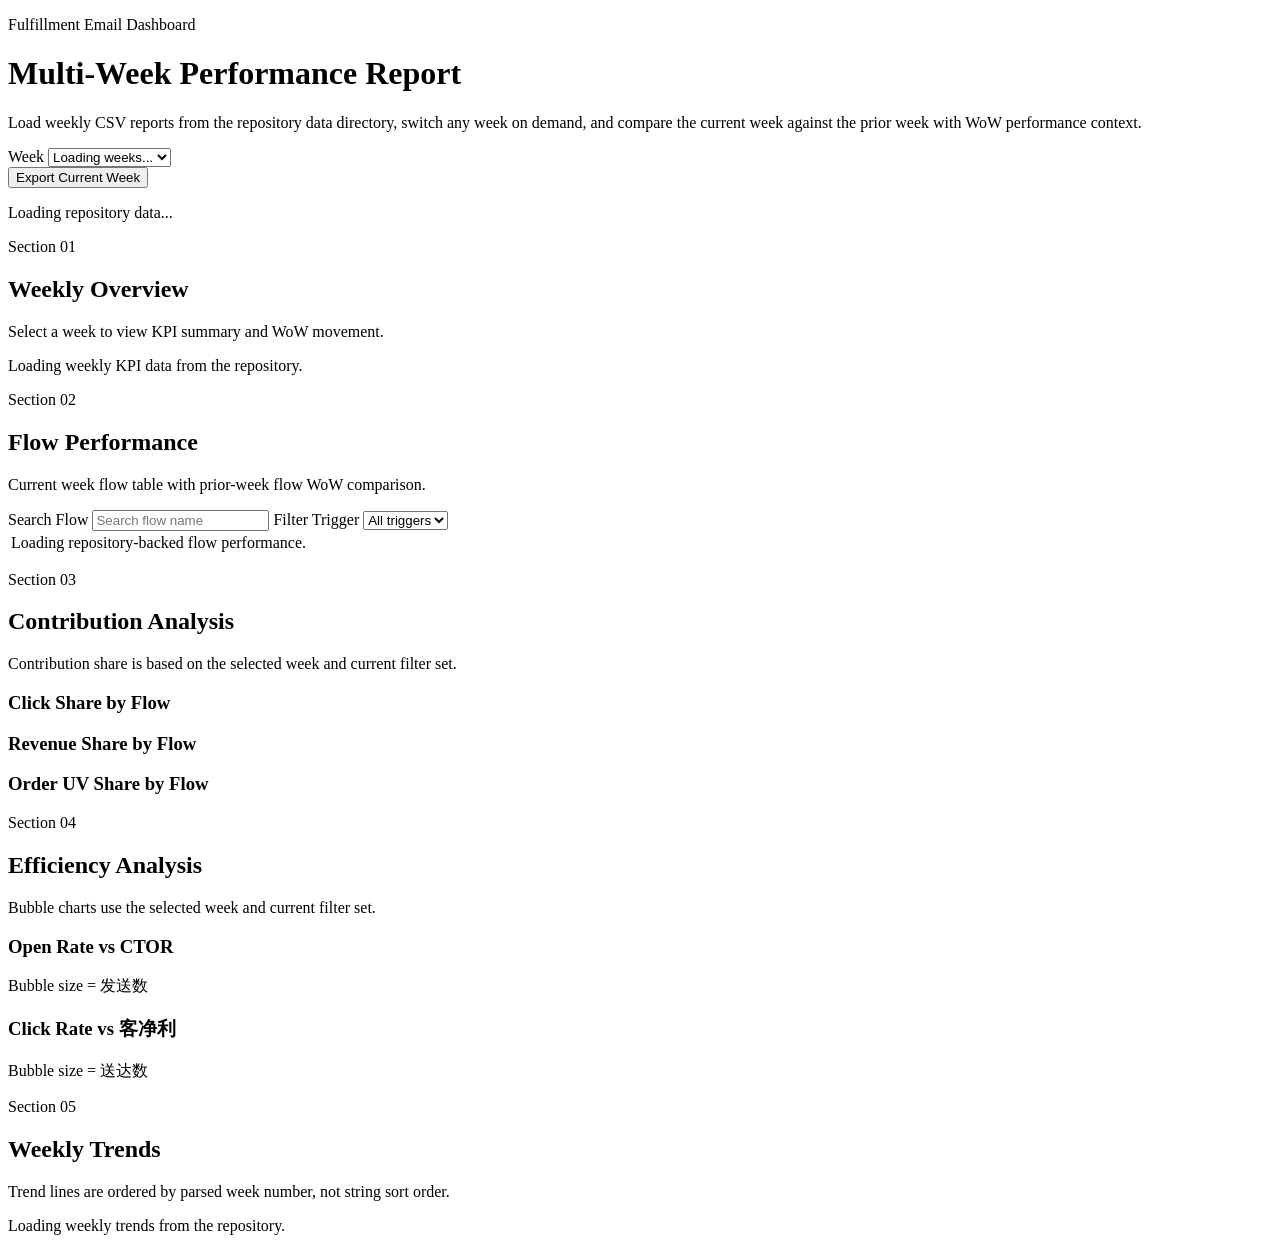
==== index.html @ b303927f "Update index.html" ====
<!DOCTYPE html>
<html lang="en">
<head>
  <meta charset="UTF-8">
  <meta name="viewport" content="width=device-width, initial-scale=1.0">
  <title>Fulfillment Email Weekly Dashboard</title>
  <link rel="preconnect" href="https://fonts.googleapis.com">
  <link rel="preconnect" href="https://fonts.gstatic.com" crossorigin>
  <link href="https://fonts.googleapis.com/css2?family=IBM+Plex+Sans:wght@400;500;600;700&display=swap" rel="stylesheet">
  <link rel="stylesheet" href="./styles.css">
</head>
<body>
  <div class="page-shell">
    <header class="hero">
      <div>
        <p class="eyebrow">Fulfillment Email Dashboard</p>
        <h1>Multi-Week Performance Report</h1>
        <p class="hero-copy">
          Load weekly CSV reports from the repository data directory, switch any week on demand,
          and compare the current week against the prior week with WoW performance context.
        </p>
      </div>
      <div class="upload-card">
        <div class="control-group">
          <label class="control control-full">
            <span>Week</span>
            <select id="weekSelect">
              <option value="">Loading weeks...</option>
            </select>
          </label>
        </div>
        <div class="action-row action-row-single">
          <button id="exportWeekButton" class="secondary-button" type="button">Export Current Week</button>
        </div>
        <p id="fileMeta" class="file-meta">Loading repository data...</p>
      </div>
    </header>

    <main class="dashboard">
      <section class="panel">
        <div class="section-head">
          <div>
            <p class="section-kicker">Section 01</p>
            <h2>Weekly Overview</h2>
            <p id="overviewContext" class="section-caption">Select a week to view KPI summary and WoW movement.</p>
          </div>
        </div>
        <div id="overviewGrid" class="metric-grid empty-state-grid">
          <div class="empty-state">Loading weekly KPI data from the repository.</div>
        </div>
      </section>

      <section class="panel">
        <div class="section-head">
          <div>
            <p class="section-kicker">Section 02</p>
            <h2>Flow Performance</h2>
            <p id="flowContext" class="section-caption">Current week flow table with prior-week flow WoW comparison.</p>
          </div>
          <div class="toolbar">
            <label class="control">
              <span>Search Flow</span>
              <input id="flowSearch" type="search" placeholder="Search flow name">
            </label>
            <label class="control">
              <span>Filter Trigger</span>
              <select id="triggerFilter">
                <option value="">All triggers</option>
              </select>
            </label>
          </div>
        </div>
        <div class="table-wrap">
          <table id="flowTable">
            <thead></thead>
            <tbody>
              <tr>
                <td class="empty-cell">Loading repository-backed flow performance.</td>
              </tr>
            </tbody>
          </table>
        </div>
      </section>

      <section class="panel">
        <div class="section-head">
          <div>
            <p class="section-kicker">Section 03</p>
            <h2>Contribution Analysis</h2>
            <p class="section-caption">Contribution share is based on the selected week and current filter set.</p>
          </div>
        </div>
        <div class="chart-grid contribution-grid">
          <div class="chart-card">
            <h3>Click Share by Flow</h3>
            <div id="clickShareChart" class="bar-chart empty-chart"></div>
          </div>
          <div class="chart-card">
            <h3>Revenue Share by Flow</h3>
            <div id="revenueShareChart" class="bar-chart empty-chart"></div>
          </div>
          <div class="chart-card">
            <h3>Order UV Share by Flow</h3>
            <div id="orderShareChart" class="bar-chart empty-chart"></div>
          </div>
        </div>
      </section>

      <section class="panel">
        <div class="section-head">
          <div>
            <p class="section-kicker">Section 04</p>
            <h2>Efficiency Analysis</h2>
            <p class="section-caption">Bubble charts use the selected week and current filter set.</p>
          </div>
        </div>
        <div class="chart-grid efficiency-grid">
          <div class="chart-card">
            <h3>Open Rate vs CTOR</h3>
            <p class="chart-caption">Bubble size = 发送数</p>
            <div id="efficiencyChartOne" class="scatter-chart empty-chart"></div>
          </div>
          <div class="chart-card">
            <h3>Click Rate vs 客净利</h3>
            <p class="chart-caption">Bubble size = 送达数</p>
            <div id="efficiencyChartTwo" class="scatter-chart empty-chart"></div>
          </div>
        </div>
      </section>

      <section class="panel">
        <div class="section-head">
          <div>
            <p class="section-kicker">Section 05</p>
            <h2>Weekly Trends</h2>
            <p class="section-caption">Trend lines are ordered by parsed week number, not string sort order.</p>
          </div>
        </div>
        <div id="trendGrid" class="chart-grid trends-grid">
          <div class="chart-card empty-chart">Loading weekly trends from the repository.</div>
        </div>
      </section>
    </main>
  </div>

  <script src="./app.js"></script>
</body>
</html>
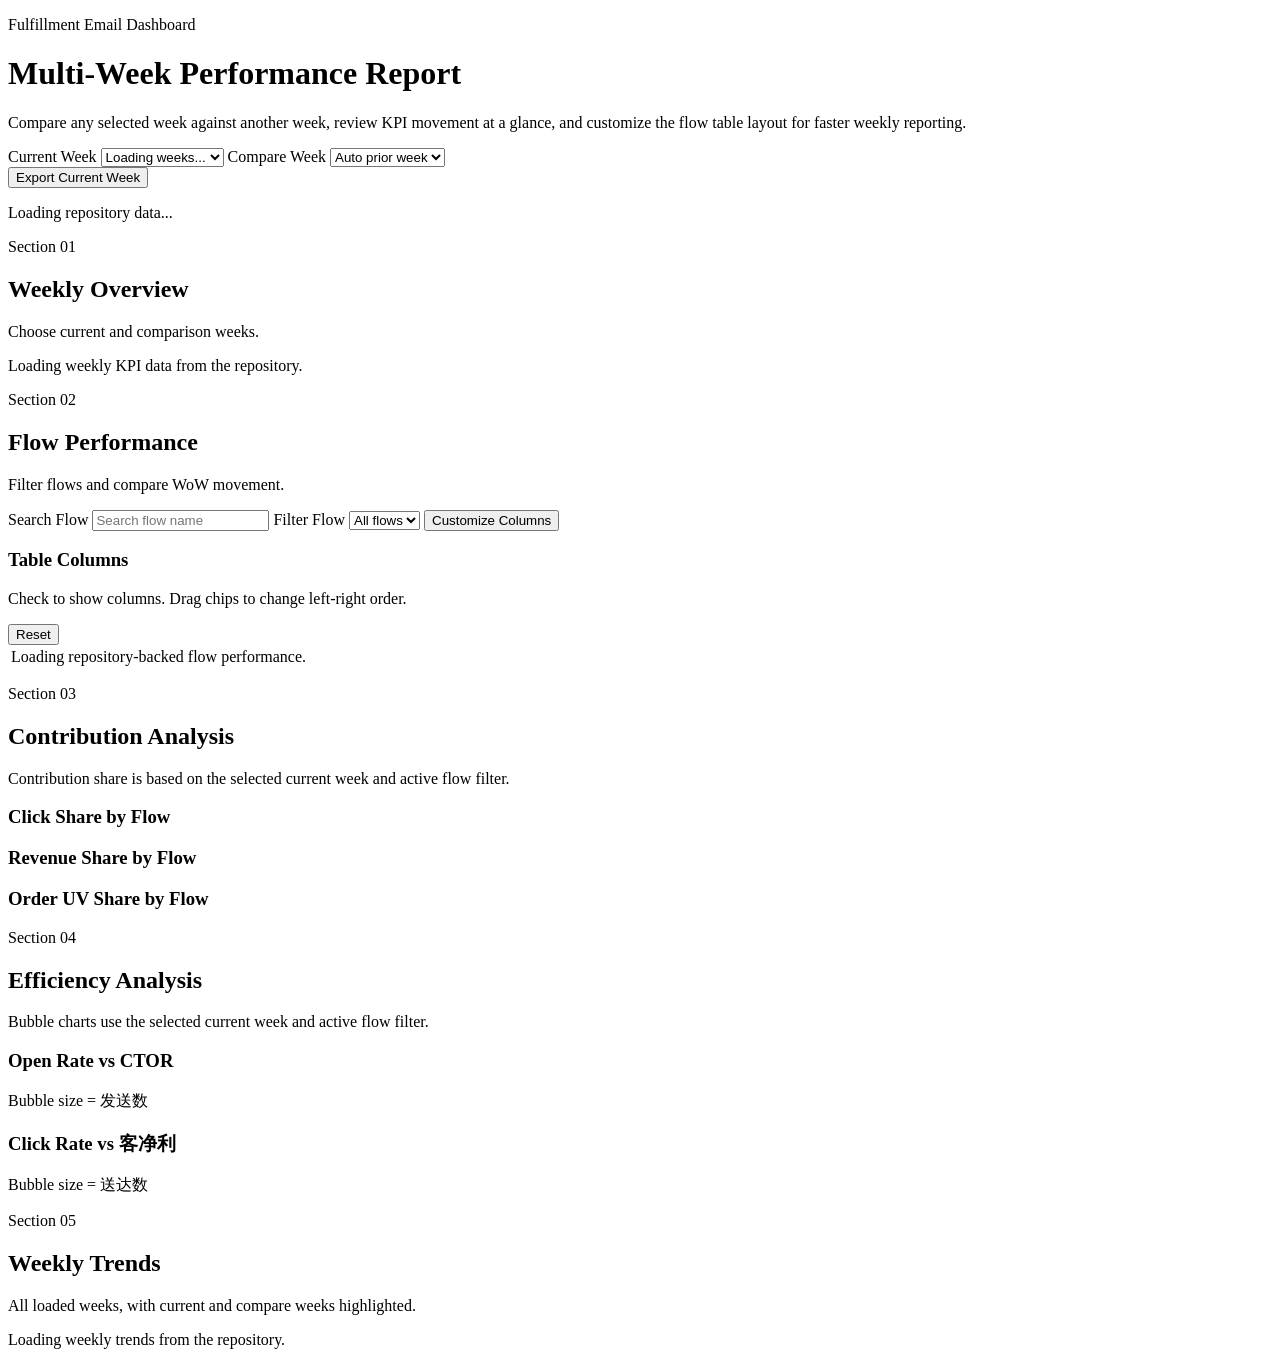
==== commit 2ec4be58: "Update index.html" ====
--- a/index.html
+++ b/index.html
@@ -7,7 +7,7 @@
   <link rel="preconnect" href="https://fonts.googleapis.com">
   <link rel="preconnect" href="https://fonts.gstatic.com" crossorigin>
   <link href="https://fonts.googleapis.com/css2?family=IBM+Plex+Sans:wght@400;500;600;700&display=swap" rel="stylesheet">
-  <link rel="stylesheet" href="./styles.css">
+  <link rel="stylesheet" href="./styles_updated.css">
 </head>
 <body>
   <div class="page-shell">
@@ -16,16 +16,22 @@
         <p class="eyebrow">Fulfillment Email Dashboard</p>
         <h1>Multi-Week Performance Report</h1>
         <p class="hero-copy">
-          Load weekly CSV reports from the repository data directory, switch any week on demand,
-          and compare the current week against the prior week with WoW performance context.
+          Compare any selected week against another week, review KPI movement at a glance,
+          and customize the flow table layout for faster weekly reporting.
         </p>
       </div>
       <div class="upload-card">
-        <div class="control-group">
-          <label class="control control-full">
-            <span>Week</span>
+        <div class="control-grid control-grid-hero">
+          <label class="control">
+            <span>Current Week</span>
             <select id="weekSelect">
               <option value="">Loading weeks...</option>
+            </select>
+          </label>
+          <label class="control">
+            <span>Compare Week</span>
+            <select id="compareWeekSelect">
+              <option value="">Auto prior week</option>
             </select>
           </label>
         </div>
@@ -42,7 +48,7 @@
           <div>
             <p class="section-kicker">Section 01</p>
             <h2>Weekly Overview</h2>
-            <p id="overviewContext" class="section-caption">Select a week to view KPI summary and WoW movement.</p>
+            <p id="overviewContext" class="section-caption">Choose current and comparison weeks.</p>
           </div>
         </div>
         <div id="overviewGrid" class="metric-grid empty-state-grid">
@@ -51,25 +57,38 @@
       </section>
 
       <section class="panel">
-        <div class="section-head">
+        <div class="section-head section-head-stack">
           <div>
             <p class="section-kicker">Section 02</p>
             <h2>Flow Performance</h2>
-            <p id="flowContext" class="section-caption">Current week flow table with prior-week flow WoW comparison.</p>
+            <p id="flowContext" class="section-caption">Filter flows and compare WoW movement.</p>
           </div>
-          <div class="toolbar">
+          <div class="toolbar toolbar-wrap">
             <label class="control">
               <span>Search Flow</span>
               <input id="flowSearch" type="search" placeholder="Search flow name">
             </label>
             <label class="control">
-              <span>Filter Trigger</span>
-              <select id="triggerFilter">
-                <option value="">All triggers</option>
+              <span>Filter Flow</span>
+              <select id="flowFilter">
+                <option value="">All flows</option>
               </select>
             </label>
+            <button id="toggleColumnsButton" class="secondary-button" type="button">Customize Columns</button>
           </div>
         </div>
+
+        <div id="columnPanel" class="column-panel hidden">
+          <div class="column-panel-head">
+            <div>
+              <h3>Table Columns</h3>
+              <p class="section-caption">Check to show columns. Drag chips to change left-right order.</p>
+            </div>
+            <button id="resetColumnsButton" class="secondary-button" type="button">Reset</button>
+          </div>
+          <div id="columnChips" class="column-chips"></div>
+        </div>
+
         <div class="table-wrap">
           <table id="flowTable">
             <thead></thead>
@@ -87,7 +106,7 @@
           <div>
             <p class="section-kicker">Section 03</p>
             <h2>Contribution Analysis</h2>
-            <p class="section-caption">Contribution share is based on the selected week and current filter set.</p>
+            <p class="section-caption">Contribution share is based on the selected current week and active flow filter.</p>
           </div>
         </div>
         <div class="chart-grid contribution-grid">
@@ -111,7 +130,7 @@
           <div>
             <p class="section-kicker">Section 04</p>
             <h2>Efficiency Analysis</h2>
-            <p class="section-caption">Bubble charts use the selected week and current filter set.</p>
+            <p class="section-caption">Bubble charts use the selected current week and active flow filter.</p>
           </div>
         </div>
         <div class="chart-grid efficiency-grid">
@@ -133,7 +152,7 @@
           <div>
             <p class="section-kicker">Section 05</p>
             <h2>Weekly Trends</h2>
-            <p class="section-caption">Trend lines are ordered by parsed week number, not string sort order.</p>
+            <p id="trendContext" class="section-caption">All loaded weeks, with current and compare weeks highlighted.</p>
           </div>
         </div>
         <div id="trendGrid" class="chart-grid trends-grid">
@@ -143,6 +162,6 @@
     </main>
   </div>
 
-  <script src="./app.js"></script>
+  <script src="./app_updated.js"></script>
 </body>
 </html>
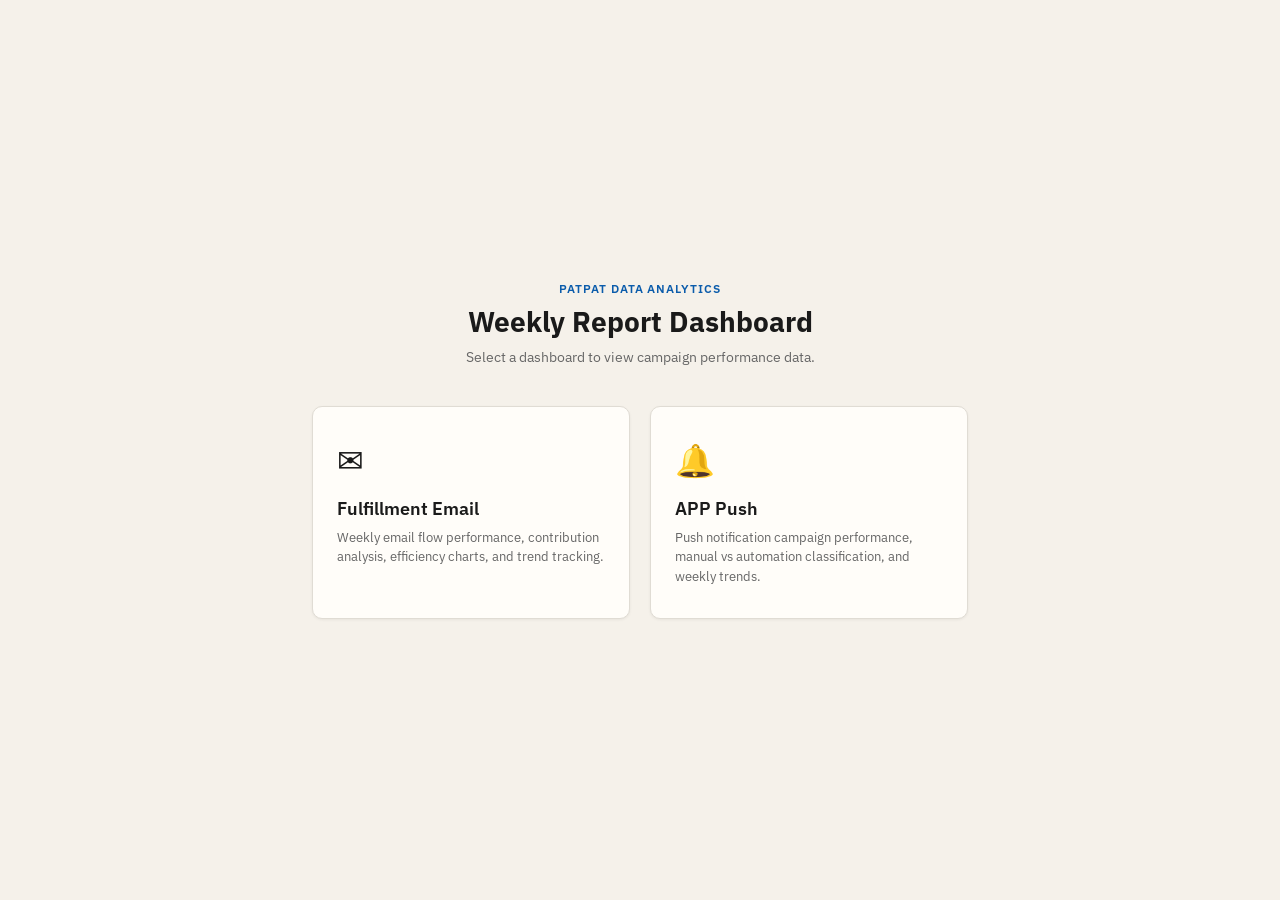
==== commit 184fec31: "Fix app-push dashboard and add unified landing page with navigation - Restore 40+ missing functions " ====
--- a/index.html
+++ b/index.html
@@ -1,167 +1,124 @@
-<!DOCTYPE html>
-<html lang="en">
-<head>
-  <meta charset="UTF-8">
-  <meta name="viewport" content="width=device-width, initial-scale=1.0">
-  <title>Fulfillment Email Weekly Dashboard</title>
-  <link rel="preconnect" href="https://fonts.googleapis.com">
-  <link rel="preconnect" href="https://fonts.gstatic.com" crossorigin>
-  <link href="https://fonts.googleapis.com/css2?family=IBM+Plex+Sans:wght@400;500;600;700&display=swap" rel="stylesheet">
-  <link rel="stylesheet" href="./styles_updated.css">
-</head>
-<body>
-  <div class="page-shell">
-    <header class="hero">
-      <div>
-        <p class="eyebrow">Fulfillment Email Dashboard</p>
-        <h1>Multi-Week Performance Report</h1>
-        <p class="hero-copy">
-          Compare any selected week against another week, review KPI movement at a glance,
-          and customize the flow table layout for faster weekly reporting.
-        </p>
-      </div>
-      <div class="upload-card">
-        <div class="control-grid control-grid-hero">
-          <label class="control">
-            <span>Current Week</span>
-            <select id="weekSelect">
-              <option value="">Loading weeks...</option>
-            </select>
-          </label>
-          <label class="control">
-            <span>Compare Week</span>
-            <select id="compareWeekSelect">
-              <option value="">Auto prior week</option>
-            </select>
-          </label>
-        </div>
-        <div class="action-row action-row-single">
-          <button id="exportWeekButton" class="secondary-button" type="button">Export Current Week</button>
-        </div>
-        <p id="fileMeta" class="file-meta">Loading repository data...</p>
-      </div>
-    </header>
-
-    <main class="dashboard">
-      <section class="panel">
-        <div class="section-head">
-          <div>
-            <p class="section-kicker">Section 01</p>
-            <h2>Weekly Overview</h2>
-            <p id="overviewContext" class="section-caption">Choose current and comparison weeks.</p>
-          </div>
-        </div>
-        <div id="overviewGrid" class="metric-grid empty-state-grid">
-          <div class="empty-state">Loading weekly KPI data from the repository.</div>
-        </div>
-      </section>
-
-      <section class="panel">
-        <div class="section-head section-head-stack">
-          <div>
-            <p class="section-kicker">Section 02</p>
-            <h2>Flow Performance</h2>
-            <p id="flowContext" class="section-caption">Filter flows and compare WoW movement.</p>
-          </div>
-          <div class="toolbar toolbar-wrap">
-            <label class="control">
-              <span>Search Flow</span>
-              <input id="flowSearch" type="search" placeholder="Search flow name">
-            </label>
-            <label class="control">
-              <span>Filter Flow</span>
-              <select id="flowFilter">
-                <option value="">All flows</option>
-              </select>
-            </label>
-            <button id="toggleColumnsButton" class="secondary-button" type="button">Customize Columns</button>
-          </div>
-        </div>
-
-        <div id="columnPanel" class="column-panel hidden">
-          <div class="column-panel-head">
-            <div>
-              <h3>Table Columns</h3>
-              <p class="section-caption">Check to show columns. Drag chips to change left-right order.</p>
-            </div>
-            <button id="resetColumnsButton" class="secondary-button" type="button">Reset</button>
-          </div>
-          <div id="columnChips" class="column-chips"></div>
-        </div>
-
-        <div class="table-wrap">
-          <table id="flowTable">
-            <thead></thead>
-            <tbody>
-              <tr>
-                <td class="empty-cell">Loading repository-backed flow performance.</td>
-              </tr>
-            </tbody>
-          </table>
-        </div>
-      </section>
-
-      <section class="panel">
-        <div class="section-head">
-          <div>
-            <p class="section-kicker">Section 03</p>
-            <h2>Contribution Analysis</h2>
-            <p class="section-caption">Contribution share is based on the selected current week and active flow filter.</p>
-          </div>
-        </div>
-        <div class="chart-grid contribution-grid">
-          <div class="chart-card">
-            <h3>Click Share by Flow</h3>
-            <div id="clickShareChart" class="bar-chart empty-chart"></div>
-          </div>
-          <div class="chart-card">
-            <h3>Revenue Share by Flow</h3>
-            <div id="revenueShareChart" class="bar-chart empty-chart"></div>
-          </div>
-          <div class="chart-card">
-            <h3>Order UV Share by Flow</h3>
-            <div id="orderShareChart" class="bar-chart empty-chart"></div>
-          </div>
-        </div>
-      </section>
-
-      <section class="panel">
-        <div class="section-head">
-          <div>
-            <p class="section-kicker">Section 04</p>
-            <h2>Efficiency Analysis</h2>
-            <p class="section-caption">Bubble charts use the selected current week and active flow filter.</p>
-          </div>
-        </div>
-        <div class="chart-grid efficiency-grid">
-          <div class="chart-card">
-            <h3>Open Rate vs CTOR</h3>
-            <p class="chart-caption">Bubble size = 发送数</p>
-            <div id="efficiencyChartOne" class="scatter-chart empty-chart"></div>
-          </div>
-          <div class="chart-card">
-            <h3>Click Rate vs 客净利</h3>
-            <p class="chart-caption">Bubble size = 送达数</p>
-            <div id="efficiencyChartTwo" class="scatter-chart empty-chart"></div>
-          </div>
-        </div>
-      </section>
-
-      <section class="panel">
-        <div class="section-head">
-          <div>
-            <p class="section-kicker">Section 05</p>
-            <h2>Weekly Trends</h2>
-            <p id="trendContext" class="section-caption">All loaded weeks, with current and compare weeks highlighted.</p>
-          </div>
-        </div>
-        <div id="trendGrid" class="chart-grid trends-grid">
-          <div class="chart-card empty-chart">Loading weekly trends from the repository.</div>
-        </div>
-      </section>
-    </main>
-  </div>
-
-  <script src="./app_updated.js"></script>
-</body>
-</html>
+<!DOCTYPE html>
+<html lang="en">
+<head>
+  <meta charset="UTF-8" />
+  <meta name="viewport" content="width=device-width, initial-scale=1.0" />
+  <title>PatPat Weekly Report</title>
+  <link rel="preconnect" href="https://fonts.googleapis.com" />
+  <link rel="preconnect" href="https://fonts.gstatic.com" crossorigin />
+  <link href="https://fonts.googleapis.com/css2?family=IBM+Plex+Sans:wght@400;500;600;700&display=swap" rel="stylesheet" />
+  <style>
+    *, *::before, *::after { box-sizing: border-box; margin: 0; padding: 0; }
+
+    body {
+      font-family: "IBM Plex Sans", system-ui, sans-serif;
+      background: #f5f1ea;
+      color: #1a1a1a;
+      min-height: 100vh;
+      display: flex;
+      align-items: center;
+      justify-content: center;
+    }
+
+    .landing {
+      max-width: 720px;
+      width: 100%;
+      padding: 2rem;
+    }
+
+    .landing-header {
+      text-align: center;
+      margin-bottom: 2.5rem;
+    }
+
+    .landing-eyebrow {
+      font-size: 0.75rem;
+      font-weight: 600;
+      text-transform: uppercase;
+      letter-spacing: 0.08em;
+      color: #0b5cab;
+      margin-bottom: 0.5rem;
+    }
+
+    .landing-title {
+      font-size: 1.75rem;
+      font-weight: 700;
+      line-height: 1.3;
+    }
+
+    .landing-sub {
+      font-size: 0.875rem;
+      color: #666;
+      margin-top: 0.5rem;
+    }
+
+    .card-grid {
+      display: grid;
+      grid-template-columns: 1fr 1fr;
+      gap: 1.25rem;
+    }
+
+    .card-link {
+      display: block;
+      text-decoration: none;
+      color: inherit;
+      background: #fffdf9;
+      border: 1px solid #e0dcd4;
+      border-radius: 10px;
+      padding: 2rem 1.5rem;
+      box-shadow: 0 1px 3px rgba(0, 0, 0, 0.06);
+      transition: transform 0.15s, box-shadow 0.15s, border-color 0.15s;
+    }
+
+    .card-link:hover {
+      transform: translateY(-3px);
+      box-shadow: 0 6px 16px rgba(0, 0, 0, 0.1);
+      border-color: #0b5cab;
+    }
+
+    .card-icon {
+      font-size: 2rem;
+      margin-bottom: 1rem;
+    }
+
+    .card-title {
+      font-size: 1.125rem;
+      font-weight: 600;
+      margin-bottom: 0.5rem;
+    }
+
+    .card-desc {
+      font-size: 0.8125rem;
+      color: #666;
+      line-height: 1.5;
+    }
+
+    @media (max-width: 520px) {
+      .card-grid { grid-template-columns: 1fr; }
+    }
+  </style>
+</head>
+<body>
+  <div class="landing">
+    <div class="landing-header">
+      <p class="landing-eyebrow">PatPat Data Analytics</p>
+      <h1 class="landing-title">Weekly Report Dashboard</h1>
+      <p class="landing-sub">Select a dashboard to view campaign performance data.</p>
+    </div>
+
+    <div class="card-grid">
+      <a class="card-link" href="./fulfillment-email/index.html">
+        <div class="card-icon">&#9993;</div>
+        <h2 class="card-title">Fulfillment Email</h2>
+        <p class="card-desc">Weekly email flow performance, contribution analysis, efficiency charts, and trend tracking.</p>
+      </a>
+
+      <a class="card-link" href="./app-push/index.html">
+        <div class="card-icon">&#128276;</div>
+        <h2 class="card-title">APP Push</h2>
+        <p class="card-desc">Push notification campaign performance, manual vs automation classification, and weekly trends.</p>
+      </a>
+    </div>
+  </div>
+</body>
+</html>
